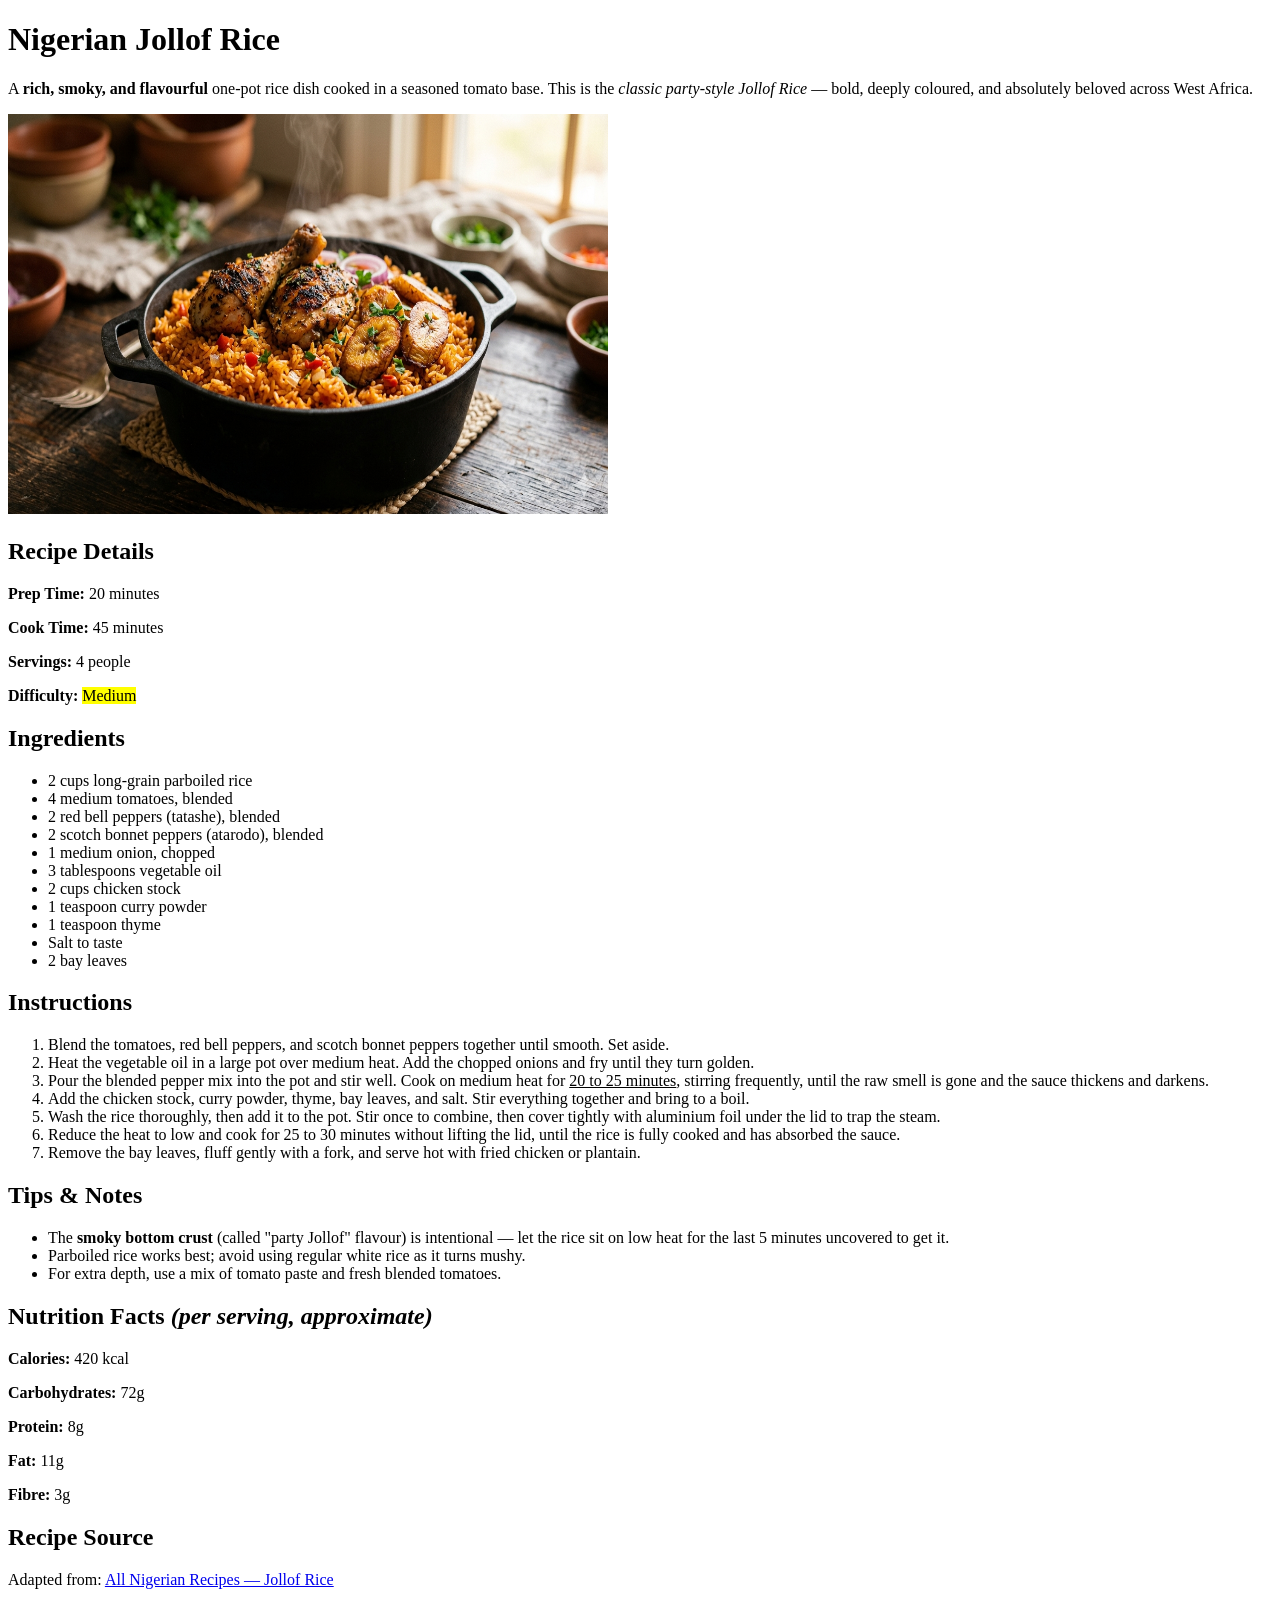
==== html_recipee_page/index.html @ c884307d "index html with image file for the recipe page" ====
<!DOCTYPE html>
<html lang="en">

<head>
  <meta charset="UTF-8" />
  <title>Jollof Rice Recipe</title>
</head>

<body>

  <!-- ===================== PAGE HEADER ===================== -->
  <h1>Nigerian Jollof Rice</h1>
  <p>
    A <strong>rich, smoky, and flavourful</strong> one-pot rice dish cooked in a seasoned tomato base.
    This is the <em>classic party-style Jollof Rice</em> — bold, deeply coloured, and absolutely beloved
    across West Africa.
  </p>

  <!-- ===================== RECIPE IMAGE ===================== -->
  <img
    src="jollof-rice.jpg"
    alt="A pot of steaming Nigerian Jollof Rice garnished with fried plantain and chicken"
    width="600"
    height="400"
  />

  <!-- ===================== RECIPE DETAILS ===================== -->
  <h2>Recipe Details</h2>
  <p><strong>Prep Time:</strong> 20 minutes</p>
  <p><strong>Cook Time:</strong> 45 minutes</p>
  <p><strong>Servings:</strong> 4 people</p>
  <p><strong>Difficulty:</strong> <mark>Medium</mark></p>

  <!-- ===================== INGREDIENTS ===================== -->
  <h2>Ingredients</h2>
  <ul>
    <li>2 cups long-grain parboiled rice</li>
    <li>4 medium tomatoes, blended</li>
    <li>2 red bell peppers (tatashe), blended</li>
    <li>2 scotch bonnet peppers (atarodo), blended</li>
    <li>1 medium onion, chopped</li>
    <li>3 tablespoons vegetable oil</li>
    <li>2 cups chicken stock</li>
    <li>1 teaspoon curry powder</li>
    <li>1 teaspoon thyme</li>
    <li>Salt to taste</li>
    <li>2 bay leaves</li>
  </ul>

  <!-- ===================== INSTRUCTIONS ===================== -->
  <h2>Instructions</h2>
  <ol>
    <li>Blend the tomatoes, red bell peppers, and scotch bonnet peppers together until smooth. Set aside.</li>
    <li>Heat the vegetable oil in a large pot over medium heat. Add the chopped onions and fry until they turn golden.</li>
    <li>Pour the blended pepper mix into the pot and stir well. Cook on medium heat for <u>20 to 25 minutes</u>, stirring frequently, until the raw smell is gone and the sauce thickens and darkens.</li>
    <li>Add the chicken stock, curry powder, thyme, bay leaves, and salt. Stir everything together and bring to a boil.</li>
    <li>Wash the rice thoroughly, then add it to the pot. Stir once to combine, then cover tightly with aluminium foil under the lid to trap the steam.</li>
    <li>Reduce the heat to low and cook for 25 to 30 minutes without lifting the lid, until the rice is fully cooked and has absorbed the sauce.</li>
    <li>Remove the bay leaves, fluff gently with a fork, and serve hot with fried chicken or plantain.</li>
  </ol>

  <!-- ===================== TIPS & NOTES ===================== -->
  <h2>Tips &amp; Notes</h2>
  <ul>
    <li>The <strong>smoky bottom crust</strong> (called "party Jollof" flavour) is intentional — let the rice sit on low heat for the last 5 minutes uncovered to get it.</li>
    <li>Parboiled rice works best; avoid using regular white rice as it turns mushy.</li>
    <li>For extra depth, use a mix of tomato paste and fresh blended tomatoes.</li>
  </ul>

  <!-- ===================== NUTRITION FACTS (BONUS) ===================== -->
  <section>
    <h2>Nutrition Facts <em>(per serving, approximate)</em></h2>
    <article>
      <p><strong>Calories:</strong> 420 kcal</p>
      <p><strong>Carbohydrates:</strong> 72g</p>
      <p><strong>Protein:</strong> 8g</p>
      <p><strong>Fat:</strong> 11g</p>
      <p><strong>Fibre:</strong> 3g</p>
    </article>
  </section>

  <!-- ===================== RECIPE SOURCE (BONUS) ===================== -->
  <h2>Recipe Source</h2>
  <p>
    Adapted from:
    <a href="https://www.allnigerianrecipes.com/rice/nigerian-jollof-rice/" target="_blank">
      All Nigerian Recipes — Jollof Rice
    </a>
  </p>

</body>

</html>
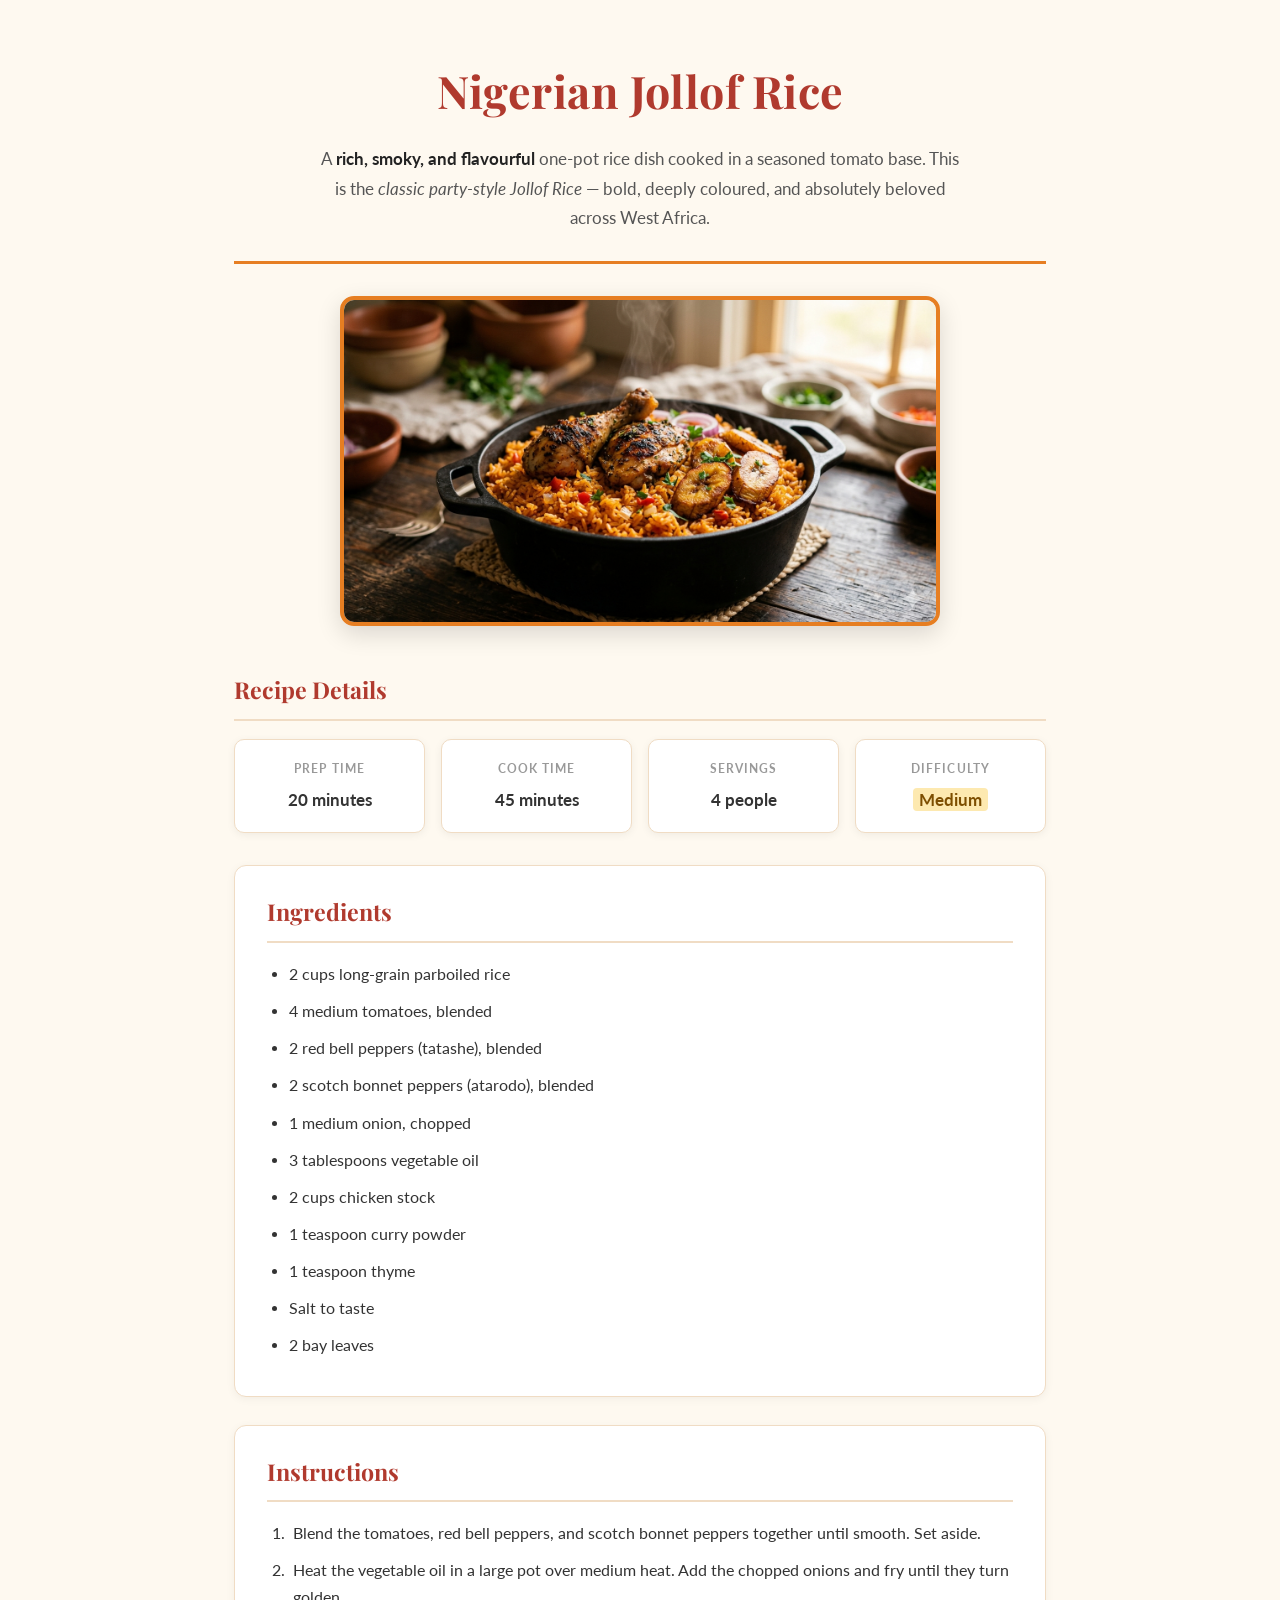
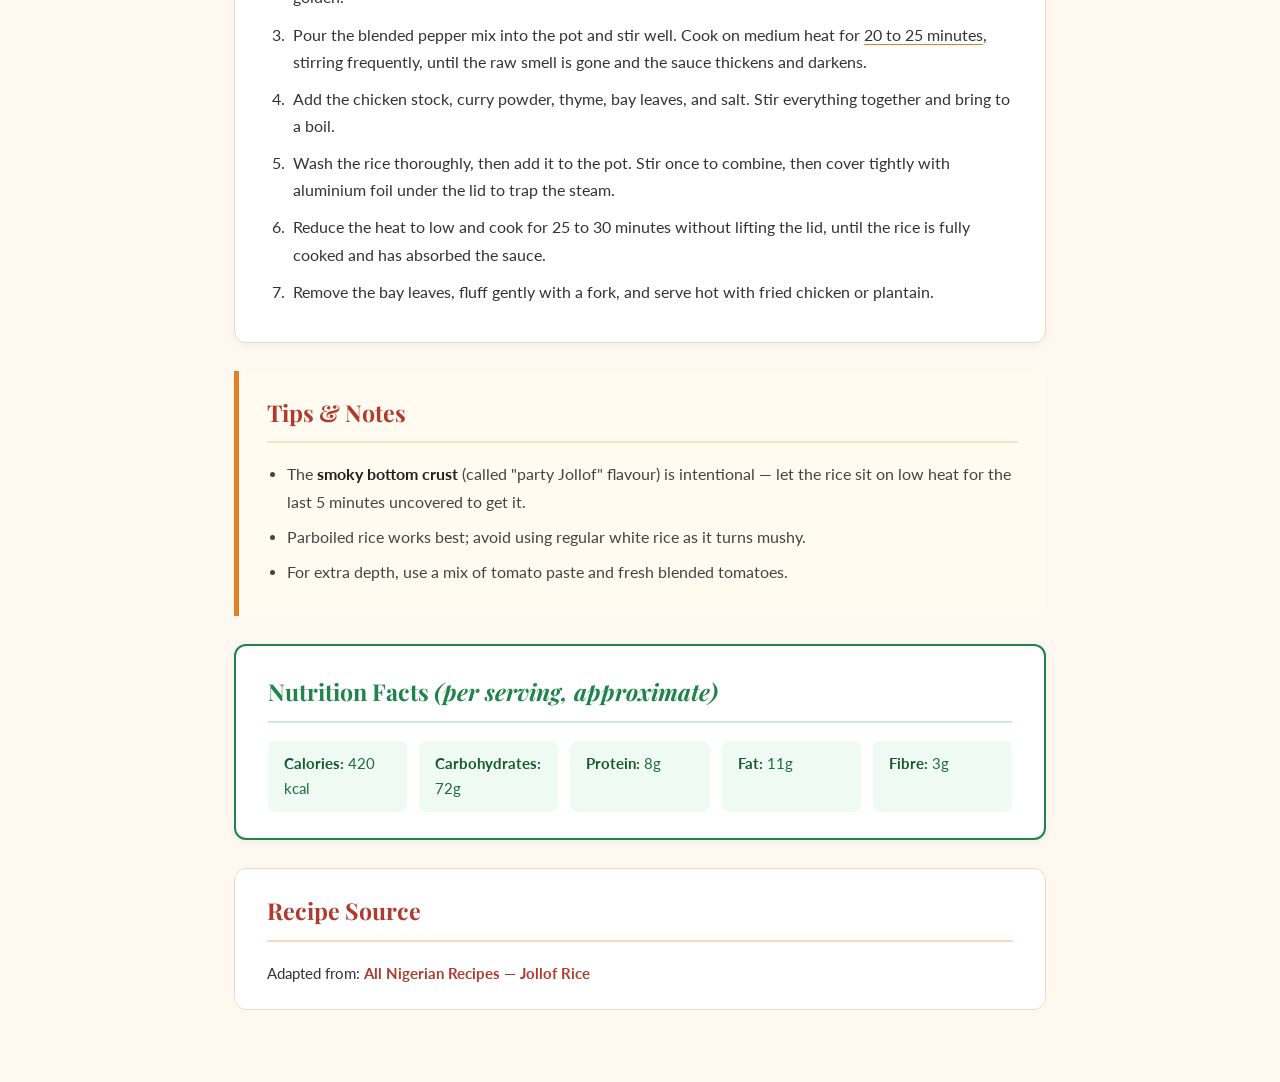
==== commit 724a9a27: "accessment 2 , styling the html recipe web page" ====
--- a/html_recipee_page/index.html
+++ b/html_recipee_page/index.html
@@ -4,90 +4,123 @@
 <head>
   <meta charset="UTF-8" />
   <title>Jollof Rice Recipe</title>
+  <!-- Link to external stylesheet -->
+  <link rel="stylesheet" href="style.css" />
 </head>
 
 <body>
+  <div class="container">
 
-  <!-- ===================== PAGE HEADER ===================== -->
-  <h1>Nigerian Jollof Rice</h1>
-  <p>
-    A <strong>rich, smoky, and flavourful</strong> one-pot rice dish cooked in a seasoned tomato base.
-    This is the <em>classic party-style Jollof Rice</em> — bold, deeply coloured, and absolutely beloved
-    across West Africa.
-  </p>
+    <!-- ===================== PAGE HEADER ===================== -->
+    <header class="recipe-header">
+      <h1>Nigerian Jollof Rice</h1>
+      <p class="description">
+        A <strong>rich, smoky, and flavourful</strong> one-pot rice dish cooked in a seasoned tomato base.
+        This is the <em>classic party-style Jollof Rice</em> — bold, deeply coloured, and absolutely beloved
+        across West Africa.
+      </p>
+    </header>
 
-  <!-- ===================== RECIPE IMAGE ===================== -->
-  <img
-    src="jollof-rice.jpg"
-    alt="A pot of steaming Nigerian Jollof Rice garnished with fried plantain and chicken"
-    width="600"
-    height="400"
-  />
+    <!-- ===================== RECIPE IMAGE ===================== -->
+    <div class="image-wrapper">
+      <img
+        src="jollof-rice.jpg"
+        alt="A pot of steaming Nigerian Jollof Rice garnished with fried plantain and chicken"
+        width="600"
+        height="400"
+        class="recipe-image"
+      />
+    </div>
 
-  <!-- ===================== RECIPE DETAILS ===================== -->
-  <h2>Recipe Details</h2>
-  <p><strong>Prep Time:</strong> 20 minutes</p>
-  <p><strong>Cook Time:</strong> 45 minutes</p>
-  <p><strong>Servings:</strong> 4 people</p>
-  <p><strong>Difficulty:</strong> <mark>Medium</mark></p>
+    <!-- ===================== RECIPE DETAILS ===================== -->
+    <section class="recipe-details">
+      <h2>Recipe Details</h2>
+      <div id="details-grid">
+        <div class="detail-card">
+          <strong>Prep Time</strong>
+          <span>20 minutes</span>
+        </div>
+        <div class="detail-card">
+          <strong>Cook Time</strong>
+          <span>45 minutes</span>
+        </div>
+        <div class="detail-card">
+          <strong>Servings</strong>
+          <span>4 people</span>
+        </div>
+        <div class="detail-card">
+          <strong>Difficulty</strong>
+          <span><mark>Medium</mark></span>
+        </div>
+      </div>
+    </section>
 
-  <!-- ===================== INGREDIENTS ===================== -->
-  <h2>Ingredients</h2>
-  <ul>
-    <li>2 cups long-grain parboiled rice</li>
-    <li>4 medium tomatoes, blended</li>
-    <li>2 red bell peppers (tatashe), blended</li>
-    <li>2 scotch bonnet peppers (atarodo), blended</li>
-    <li>1 medium onion, chopped</li>
-    <li>3 tablespoons vegetable oil</li>
-    <li>2 cups chicken stock</li>
-    <li>1 teaspoon curry powder</li>
-    <li>1 teaspoon thyme</li>
-    <li>Salt to taste</li>
-    <li>2 bay leaves</li>
-  </ul>
+    <!-- ===================== INGREDIENTS ===================== -->
+    <section class="ingredients">
+      <h2>Ingredients</h2>
+      <ul>
+        <li>2 cups long-grain parboiled rice</li>
+        <li>4 medium tomatoes, blended</li>
+        <li>2 red bell peppers (tatashe), blended</li>
+        <li>2 scotch bonnet peppers (atarodo), blended</li>
+        <li>1 medium onion, chopped</li>
+        <li>3 tablespoons vegetable oil</li>
+        <li>2 cups chicken stock</li>
+        <li>1 teaspoon curry powder</li>
+        <li>1 teaspoon thyme</li>
+        <li>Salt to taste</li>
+        <li>2 bay leaves</li>
+      </ul>
+    </section>
 
-  <!-- ===================== INSTRUCTIONS ===================== -->
-  <h2>Instructions</h2>
-  <ol>
-    <li>Blend the tomatoes, red bell peppers, and scotch bonnet peppers together until smooth. Set aside.</li>
-    <li>Heat the vegetable oil in a large pot over medium heat. Add the chopped onions and fry until they turn golden.</li>
-    <li>Pour the blended pepper mix into the pot and stir well. Cook on medium heat for <u>20 to 25 minutes</u>, stirring frequently, until the raw smell is gone and the sauce thickens and darkens.</li>
-    <li>Add the chicken stock, curry powder, thyme, bay leaves, and salt. Stir everything together and bring to a boil.</li>
-    <li>Wash the rice thoroughly, then add it to the pot. Stir once to combine, then cover tightly with aluminium foil under the lid to trap the steam.</li>
-    <li>Reduce the heat to low and cook for 25 to 30 minutes without lifting the lid, until the rice is fully cooked and has absorbed the sauce.</li>
-    <li>Remove the bay leaves, fluff gently with a fork, and serve hot with fried chicken or plantain.</li>
-  </ol>
+    <!-- ===================== INSTRUCTIONS ===================== -->
+    <section class="instructions">
+      <h2>Instructions</h2>
+      <ol>
+        <li>Blend the tomatoes, red bell peppers, and scotch bonnet peppers together until smooth. Set aside.</li>
+        <li>Heat the vegetable oil in a large pot over medium heat. Add the chopped onions and fry until they turn golden.</li>
+        <li>Pour the blended pepper mix into the pot and stir well. Cook on medium heat for <u>20 to 25 minutes</u>, stirring frequently, until the raw smell is gone and the sauce thickens and darkens.</li>
+        <li>Add the chicken stock, curry powder, thyme, bay leaves, and salt. Stir everything together and bring to a boil.</li>
+        <li>Wash the rice thoroughly, then add it to the pot. Stir once to combine, then cover tightly with aluminium foil under the lid to trap the steam.</li>
+        <li>Reduce the heat to low and cook for 25 to 30 minutes without lifting the lid, until the rice is fully cooked and has absorbed the sauce.</li>
+        <li>Remove the bay leaves, fluff gently with a fork, and serve hot with fried chicken or plantain.</li>
+      </ol>
+    </section>
 
-  <!-- ===================== TIPS & NOTES ===================== -->
-  <h2>Tips &amp; Notes</h2>
-  <ul>
-    <li>The <strong>smoky bottom crust</strong> (called "party Jollof" flavour) is intentional — let the rice sit on low heat for the last 5 minutes uncovered to get it.</li>
-    <li>Parboiled rice works best; avoid using regular white rice as it turns mushy.</li>
-    <li>For extra depth, use a mix of tomato paste and fresh blended tomatoes.</li>
-  </ul>
+    <!-- ===================== TIPS & NOTES ===================== -->
+    <section class="tips">
+      <h2>Tips &amp; Notes</h2>
+      <ul>
+        <li>The <strong>smoky bottom crust</strong> (called "party Jollof" flavour) is intentional — let the rice sit on low heat for the last 5 minutes uncovered to get it.</li>
+        <li>Parboiled rice works best; avoid using regular white rice as it turns mushy.</li>
+        <li>For extra depth, use a mix of tomato paste and fresh blended tomatoes.</li>
+      </ul>
+    </section>
 
-  <!-- ===================== NUTRITION FACTS (BONUS) ===================== -->
-  <section>
-    <h2>Nutrition Facts <em>(per serving, approximate)</em></h2>
-    <article>
-      <p><strong>Calories:</strong> 420 kcal</p>
-      <p><strong>Carbohydrates:</strong> 72g</p>
-      <p><strong>Protein:</strong> 8g</p>
-      <p><strong>Fat:</strong> 11g</p>
-      <p><strong>Fibre:</strong> 3g</p>
-    </article>
-  </section>
+    <!-- ===================== NUTRITION FACTS (BONUS) ===================== -->
+    <section id="nutrition">
+      <h2>Nutrition Facts <em>(per serving, approximate)</em></h2>
+      <article>
+        <p><strong>Calories:</strong> 420 kcal</p>
+        <p><strong>Carbohydrates:</strong> 72g</p>
+        <p><strong>Protein:</strong> 8g</p>
+        <p><strong>Fat:</strong> 11g</p>
+        <p><strong>Fibre:</strong> 3g</p>
+      </article>
+    </section>
 
-  <!-- ===================== RECIPE SOURCE (BONUS) ===================== -->
-  <h2>Recipe Source</h2>
-  <p>
-    Adapted from:
-    <a href="https://www.allnigerianrecipes.com/rice/nigerian-jollof-rice/" target="_blank">
-      All Nigerian Recipes — Jollof Rice
-    </a>
-  </p>
+    <!-- ===================== RECIPE SOURCE (BONUS) ===================== -->
+    <div class="source">
+      <h2>Recipe Source</h2>
+      <p>
+        Adapted from:
+        <a href="https://www.allnigerianrecipes.com/rice/nigerian-jollof-rice/" target="_blank">
+          All Nigerian Recipes — Jollof Rice
+        </a>
+      </p>
+    </div>
 
+  </div><!-- end .container -->
 </body>
 
-</html>+</html>
--- a/html_recipee_page/style.css
+++ b/html_recipee_page/style.css
@@ -0,0 +1,278 @@
+/* ============================================================
+   FONTS
+   ============================================================ */
+@import url('https://fonts.googleapis.com/css2?family=Playfair+Display:wght@600;700&family=Lato:wght@400;700&display=swap');
+
+
+/* ============================================================
+   RESET & BASE
+   ============================================================ */
+*, *::before, *::after {
+  box-sizing: border-box;
+  margin: 0;
+  padding: 0;
+}
+
+body {
+  font-family: 'Lato', sans-serif;
+  background-color: #fef9f0;
+  color: #333;
+  line-height: 1.75;
+}
+
+
+/* ============================================================
+   CONTAINER — centres content with max width
+   ============================================================ */
+.container {
+  max-width: 860px;
+  margin: 0 auto;
+  padding: 0 24px 72px;
+}
+
+
+/* ============================================================
+   PAGE HEADER
+   ============================================================ */
+.recipe-header {
+  text-align: center;
+  padding: 52px 0 28px;
+  border-bottom: 3px solid #e67e22;
+  margin-bottom: 32px;
+}
+
+.recipe-header h1 {
+  font-family: 'Playfair Display', serif;
+  font-size: 2.8rem;
+  color: #b03a2e;
+  margin-bottom: 14px;
+  letter-spacing: 0.01em;
+}
+
+.recipe-header .description {
+  font-size: 1.05rem;
+  color: #555;
+  max-width: 640px;
+  margin: 0 auto;
+}
+
+
+/* ============================================================
+   RECIPE IMAGE
+   ============================================================ */
+.image-wrapper {
+  text-align: center;
+  margin-bottom: 36px;
+}
+
+.recipe-image {
+  max-width: 100%;
+  height: auto;
+  border-radius: 14px;
+  border: 4px solid #e67e22;
+  box-shadow: 0 8px 24px rgba(0, 0, 0, 0.14);
+}
+
+
+/* ============================================================
+   SECTION HEADINGS (global)
+   ============================================================ */
+h2 {
+  font-family: 'Playfair Display', serif;
+  font-size: 1.45rem;
+  color: #b03a2e;
+  margin-bottom: 18px;
+  padding-bottom: 8px;
+  border-bottom: 2px solid #f0dcc4;
+}
+
+
+/* ============================================================
+   RECIPE DETAILS — CSS Grid (4 cards in a row)
+   ============================================================ */
+.recipe-details {
+  margin-bottom: 32px;
+}
+
+#details-grid {
+  display: grid;
+  grid-template-columns: repeat(4, 1fr);
+  gap: 16px;
+}
+
+/* Collapse to 2 columns on small screens */
+@media (max-width: 580px) {
+  #details-grid {
+    grid-template-columns: repeat(2, 1fr);
+  }
+}
+
+.detail-card {
+  background: #fff;
+  border: 1px solid #f0dcc4;
+  border-radius: 10px;
+  padding: 18px 12px;
+  text-align: center;
+  display: flex;
+  flex-direction: column;
+  gap: 6px;
+  box-shadow: 0 2px 8px rgba(0, 0, 0, 0.06);
+  /* Smooth lift on hover */
+  transition: transform 0.2s ease, box-shadow 0.2s ease;
+}
+
+.detail-card:hover {
+  transform: translateY(-4px);
+  box-shadow: 0 8px 20px rgba(0, 0, 0, 0.12);
+}
+
+.detail-card strong {
+  font-size: 0.75rem;
+  text-transform: uppercase;
+  letter-spacing: 0.09em;
+  color: #999;
+}
+
+.detail-card span {
+  font-size: 1.05rem;
+  font-weight: 700;
+  color: #333;
+}
+
+
+/* ============================================================
+   INGREDIENTS & INSTRUCTIONS — white card sections
+   ============================================================ */
+.ingredients,
+.instructions {
+  background: #fff;
+  border: 1px solid #f0dcc4;
+  border-radius: 12px;
+  padding: 26px 32px;
+  margin-bottom: 28px;
+  box-shadow: 0 2px 10px rgba(0, 0, 0, 0.05);
+}
+
+.ingredients ul,
+.instructions ol {
+  padding-left: 22px;
+}
+
+.ingredients li,
+.instructions li {
+  margin-bottom: 10px;
+  font-size: 0.97rem;
+}
+
+.instructions li {
+  padding-left: 4px;
+}
+
+
+/* ============================================================
+   TIPS & NOTES — accent left-border strip
+   ============================================================ */
+.tips {
+  background: #fffbf0;
+  border-left: 5px solid #e67e22;
+  border-radius: 0 12px 12px 0;
+  padding: 22px 28px;
+  margin-bottom: 28px;
+}
+
+/* Override h2 border inside tips so it blends with the bg */
+.tips h2 {
+  border-bottom-color: #f5e6c8;
+}
+
+.tips ul {
+  padding-left: 20px;
+}
+
+.tips li {
+  margin-bottom: 8px;
+  font-size: 0.97rem;
+  color: #444;
+}
+
+
+/* ============================================================
+   NUTRITION FACTS — Flexbox pill layout
+   ============================================================ */
+#nutrition {
+  background: #fff;
+  border: 2px solid #1e8449;
+  border-radius: 12px;
+  padding: 26px 32px;
+  margin-bottom: 28px;
+  box-shadow: 0 2px 10px rgba(0, 0, 0, 0.05);
+}
+
+#nutrition h2 {
+  color: #1e8449;
+  border-bottom-color: #c8ecd4;
+}
+
+/* Flex row of stat pills */
+#nutrition article {
+  display: flex;
+  flex-wrap: wrap;
+  gap: 12px;
+}
+
+#nutrition article p {
+  flex: 1 1 130px;
+  background: #f0faf4;
+  border-radius: 8px;
+  padding: 10px 16px;
+  font-size: 0.92rem;
+  color: #1e6e3a;
+}
+
+#nutrition article p strong {
+  color: #145a2e;
+}
+
+
+/* ============================================================
+   RECIPE SOURCE
+   ============================================================ */
+.source {
+  background: #fff;
+  border: 1px solid #f0dcc4;
+  border-radius: 12px;
+  padding: 22px 32px;
+  font-size: 0.96rem;
+}
+
+.source a {
+  color: #b03a2e;
+  font-weight: 700;
+  text-decoration: none;
+  transition: color 0.2s ease;
+}
+
+.source a:hover {
+  color: #e67e22;
+  text-decoration: underline;
+}
+
+
+/* ============================================================
+   TEXT FORMATTING ELEMENTS
+   ============================================================ */
+mark {
+  background-color: #fde9b0;
+  color: #7d4e00;
+  padding: 1px 6px;
+  border-radius: 4px;
+}
+
+u {
+  text-decoration-color: #e67e22;
+  text-underline-offset: 3px;
+}
+
+strong {
+  color: #222;
+}
